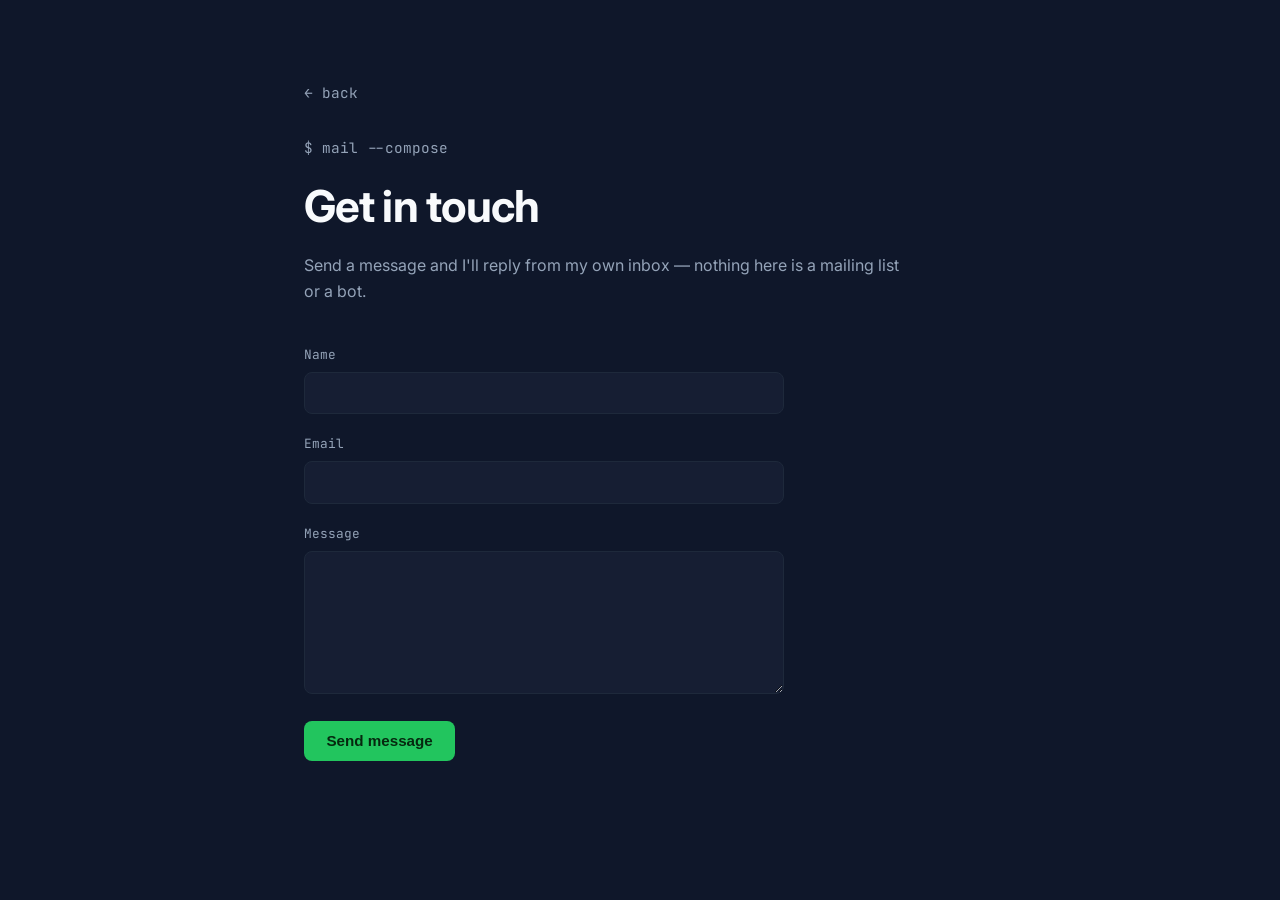
==== site/contact/index.html @ abf92abb "add site content, lambda, infra" ====
<!DOCTYPE html>
<html lang="en">
<head>
  <meta charset="UTF-8">
  <meta name="viewport" content="width=device-width, initial-scale=1">
  <title>Contact — Cristian Padilla Castillo</title>
  <meta name="description" content="Get in touch with Cristian Padilla Castillo.">
  <meta property="og:title" content="Contact — Cristian Padilla Castillo">
  <meta property="og:type" content="website">
  <meta name="theme-color" content="#0f172a">
  <link rel="icon" type="image/svg+xml" href="../favicon.svg">
  <link rel="preconnect" href="https://fonts.googleapis.com">
  <link rel="preconnect" href="https://fonts.gstatic.com" crossorigin>
  <link href="https://fonts.googleapis.com/css2?family=Inter:wght@400;500;600;700&family=JetBrains+Mono:wght@400;500;600&display=swap" rel="stylesheet">
  <link rel="stylesheet" href="../css/style.css">
</head>
<body>
  <main class="wrap">
    <a class="back-link" href="../">&larr; back</a>

    <p class="eyebrow">$ mail --compose</p>
    <h1>Get in touch</h1>
    <p class="bio">Send a message and I'll reply from my own inbox — nothing here is a mailing list or a bot.</p>

    <form id="contact-form" class="contact-form" novalidate>
      <div class="field">
        <label for="name">Name</label>
        <input type="text" id="name" name="name" autocomplete="name" required maxlength="100">
      </div>

      <div class="field">
        <label for="email">Email</label>
        <input type="email" id="email" name="email" autocomplete="email" required maxlength="200">
      </div>

      <div class="field">
        <label for="message">Message</label>
        <textarea id="message" name="message" rows="6" required maxlength="2000"></textarea>
      </div>

      <!-- Honeypot: hidden from sighted and keyboard/screen-reader users, bots that auto-fill every field will trip it -->
      <div class="field field-trap" aria-hidden="true">
        <label for="company">Company</label>
        <input type="text" id="company" name="company" tabindex="-1" autocomplete="off">
      </div>

      <button type="submit" id="submit-btn" class="submit-btn">Send message</button>
      <p id="form-status" class="form-status" role="status" aria-live="polite"></p>
    </form>
  </main>
  <script src="../js/contact.js"></script>
</body>
</html>
---- site/css/style.css ----
:root {
  --bg: #0f172a;
  --bg-raised: #161e33;
  --border: #1e293b;
  --text: #f8fafc;
  --text-muted: #94a3b8;
  --accent: #22c55e;
  --accent-dim: #16833f;
  --font-sans: "Inter", system-ui, -apple-system, sans-serif;
  --font-mono: "JetBrains Mono", ui-monospace, "SF Mono", Menlo, monospace;
  --container: 720px;
}

* {
  box-sizing: border-box;
}

html {
  color-scheme: dark;
}

body {
  margin: 0;
  background: var(--bg);
  color: var(--text);
  font-family: var(--font-sans);
  font-size: 16px;
  line-height: 1.6;
  -webkit-font-smoothing: antialiased;
}

a {
  color: inherit;
}

a:focus-visible,
button:focus-visible {
  outline: 2px solid var(--accent);
  outline-offset: 3px;
}

.wrap {
  max-width: var(--container);
  margin: 0 auto;
  padding: 5rem 1.5rem 4rem;
}

/* Hero */

.eyebrow {
  font-family: var(--font-mono);
  color: var(--text-muted);
  font-size: 0.9rem;
  margin: 0 0 0.75rem;
}

h1 {
  font-size: clamp(2rem, 5vw, 2.75rem);
  font-weight: 700;
  letter-spacing: -0.02em;
  margin: 0 0 0.75rem;
}

.tagline {
  font-family: var(--font-mono);
  color: var(--accent);
  font-size: clamp(0.95rem, 2vw, 1.05rem);
  margin: 0 0 1.5rem;
  max-width: 60ch;
}

.bio {
  color: var(--text-muted);
  max-width: 60ch;
  margin: 0 0 2.5rem;
}

/* Socials */

.socials {
  display: flex;
  gap: 0.5rem;
  margin: 0 0 3.5rem;
}

.socials a {
  display: inline-flex;
  align-items: center;
  justify-content: center;
  width: 44px;
  height: 44px;
  border-radius: 8px;
  color: var(--text-muted);
  text-decoration: none;
  cursor: pointer;
  transition: color 200ms ease, background-color 200ms ease;
}

.socials a:hover {
  color: var(--accent);
  background-color: var(--bg-raised);
}

.socials svg {
  width: 22px;
  height: 22px;
  fill: currentColor;
}

/* Projects */

h2 {
  font-size: 0.85rem;
  font-family: var(--font-mono);
  text-transform: uppercase;
  letter-spacing: 0.08em;
  color: var(--text-muted);
  margin: 0 0 1.25rem;
}

.projects {
  display: grid;
  gap: 1rem;
  margin: 0 0 3.5rem;
}

.project-card {
  display: block;
  padding: 1.5rem;
  border: 1px solid var(--border);
  border-radius: 12px;
  background: var(--bg-raised);
  text-decoration: none;
  color: var(--text);
  cursor: pointer;
  transition: border-color 200ms ease;
}

.project-card:hover {
  border-color: var(--accent-dim);
}

.project-card h3 {
  margin: 0 0 0.5rem;
  font-size: 1.05rem;
}

.project-card p {
  margin: 0 0 1rem;
  color: var(--text-muted);
  font-size: 0.95rem;
}

.tags {
  display: flex;
  flex-wrap: wrap;
  gap: 0.5rem;
  font-family: var(--font-mono);
  font-size: 0.8rem;
  color: var(--accent);
}

.tags span {
  padding: 0.2rem 0.5rem;
  border: 1px solid var(--accent-dim);
  border-radius: 6px;
}

/* Footer */

footer {
  font-family: var(--font-mono);
  font-size: 0.8rem;
  color: var(--text-muted);
  border-top: 1px solid var(--border);
  padding-top: 1.5rem;
}

footer a {
  color: var(--text-muted);
  text-decoration: underline;
  text-underline-offset: 3px;
}

footer a:hover {
  color: var(--accent);
}

/* Resume page */

.back-link {
  display: inline-block;
  font-family: var(--font-mono);
  font-size: 0.9rem;
  color: var(--text-muted);
  text-decoration: none;
  margin-bottom: 2rem;
  cursor: pointer;
  transition: color 200ms ease;
}

.back-link:hover {
  color: var(--accent);
}

.resume-header {
  display: flex;
  flex-wrap: wrap;
  align-items: baseline;
  justify-content: space-between;
  gap: 1rem;
  border-bottom: 1px solid var(--border);
  padding-bottom: 1.5rem;
  margin-bottom: 2.5rem;
}

.resume-contact {
  font-family: var(--font-mono);
  font-size: 0.9rem;
  color: var(--text-muted);
  display: flex;
  flex-wrap: wrap;
  gap: 0.4rem 1rem;
  margin-top: 0.5rem;
}

.resume-contact a {
  text-decoration: none;
  cursor: pointer;
}

.resume-contact a:hover {
  color: var(--accent);
}

.resume-section {
  margin-bottom: 2.5rem;
}

.entry {
  margin-bottom: 1.5rem;
}

.entry:last-child {
  margin-bottom: 0;
}

.entry-header {
  display: flex;
  flex-wrap: wrap;
  justify-content: space-between;
  gap: 0.5rem 1rem;
  margin-bottom: 0.25rem;
}

.entry-title {
  font-weight: 600;
  margin: 0;
}

.entry-meta {
  font-family: var(--font-mono);
  font-size: 0.8rem;
  color: var(--text-muted);
  white-space: nowrap;
}

.entry-sub {
  color: var(--text-muted);
  font-size: 0.9rem;
  font-style: italic;
  margin: 0 0 0.5rem;
}

.entry ul {
  margin: 0.5rem 0 0;
  padding-left: 1.25rem;
  color: var(--text-muted);
}

.entry li {
  margin-bottom: 0.35rem;
}

.entry li:last-child {
  margin-bottom: 0;
}

/* Contact form */

.contact-form {
  margin-top: 2.5rem;
  display: flex;
  flex-direction: column;
  gap: 1.25rem;
  max-width: 480px;
}

.field label {
  display: block;
  font-family: var(--font-mono);
  font-size: 0.8rem;
  color: var(--text-muted);
  margin-bottom: 0.4rem;
}

.field input,
.field textarea {
  width: 100%;
  padding: 0.65rem 0.8rem;
  background: var(--bg-raised);
  border: 1px solid var(--border);
  border-radius: 8px;
  color: var(--text);
  font-family: var(--font-sans);
  font-size: 1rem;
  resize: vertical;
}

.field input:focus,
.field textarea:focus {
  outline: 2px solid var(--accent);
  outline-offset: 1px;
}

/* Honeypot: off-screen and out of tab order, not display:none, since some bots skip
   fields hidden that way but still fill in anything positioned off-canvas. */
.field-trap {
  position: absolute;
  left: -9999px;
  top: -9999px;
}

.submit-btn {
  align-self: flex-start;
  padding: 0.7rem 1.4rem;
  border: none;
  border-radius: 8px;
  background: var(--accent);
  color: #06280f;
  font-weight: 600;
  font-size: 0.95rem;
  cursor: pointer;
  transition: background-color 200ms ease;
}

.submit-btn:hover:not(:disabled) {
  background-color: #4ade80;
}

.submit-btn:disabled {
  cursor: not-allowed;
  opacity: 0.7;
}

.form-status {
  font-size: 0.9rem;
  min-height: 1.2em;
  margin: 0;
}

.form-status-success {
  color: var(--accent);
}

.form-status-error {
  color: #f87171;
}

/* Responsive */

@media (max-width: 480px) {
  .wrap {
    padding: 3rem 1.25rem 3rem;
  }

  .resume-header {
    flex-direction: column;
  }

  .entry-header {
    flex-direction: column;
  }
}

@media (prefers-reduced-motion: reduce) {
  * {
    transition: none !important;
  }
}
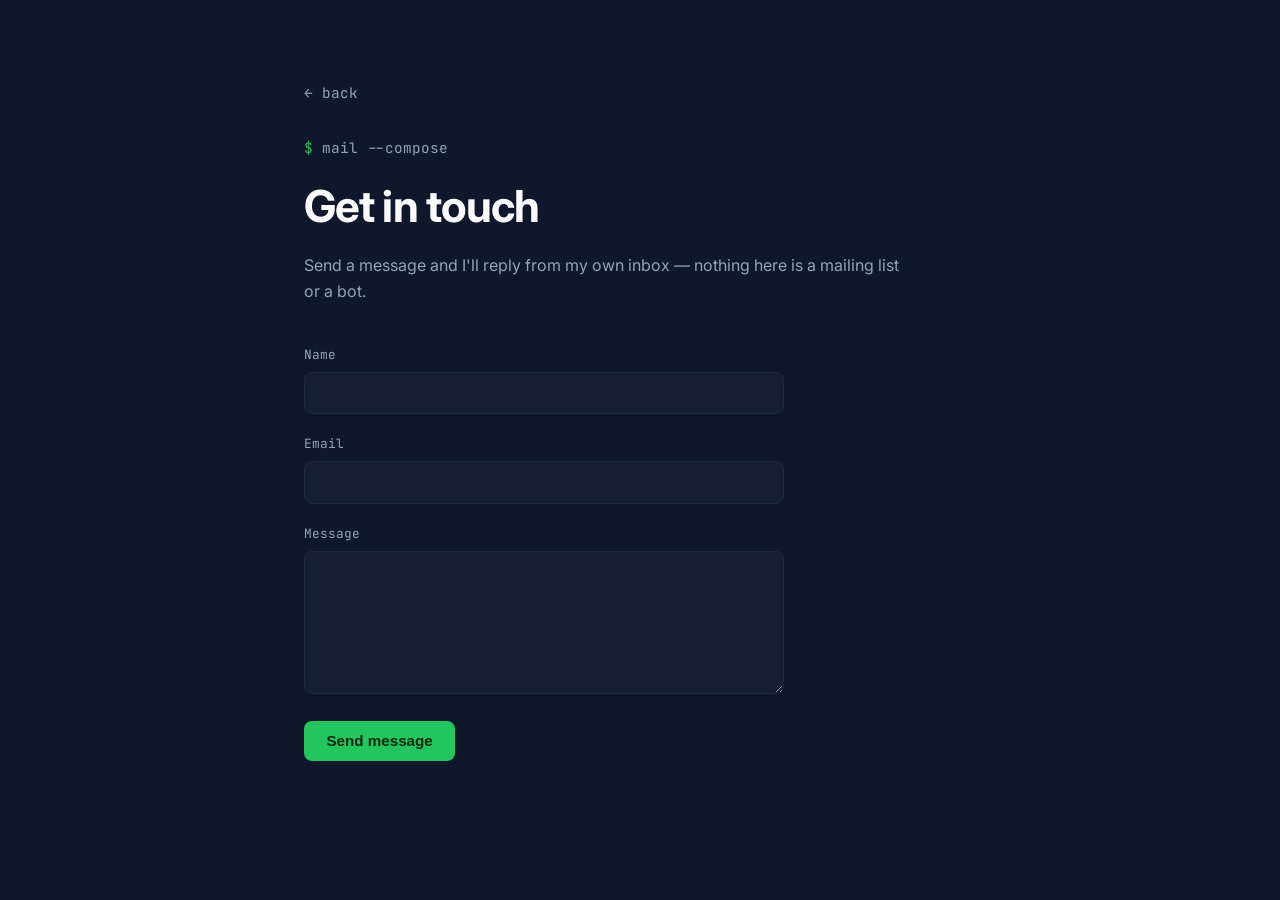
==== commit 8755ef5b: "update site" ====
--- a/site/contact/index.html
+++ b/site/contact/index.html
@@ -18,7 +18,7 @@
   <main class="wrap">
     <a class="back-link" href="../">&larr; back</a>
 
-    <p class="eyebrow">$ mail --compose</p>
+    <p class="eyebrow"><span class="prompt">$</span> mail --compose</p>
     <h1>Get in touch</h1>
     <p class="bio">Send a message and I'll reply from my own inbox — nothing here is a mailing list or a bot.</p>
 
--- a/site/css/style.css
+++ b/site/css/style.css
@@ -54,6 +54,10 @@
   margin: 0 0 0.75rem;
 }
 
+.prompt {
+  color: var(--accent);
+}
+
 h1 {
   font-size: clamp(2rem, 5vw, 2.75rem);
   font-weight: 700;
@@ -224,13 +228,23 @@
   margin-top: 0.5rem;
 }
 
-.resume-contact a {
+.contact-btn {
+  display: inline-flex;
+  align-items: center;
+  gap: 0.4rem;
+  padding: 0.55rem 1.1rem;
+  border-radius: 8px;
+  background: var(--accent);
+  color: #06280f;
+  font-weight: 600;
   text-decoration: none;
   cursor: pointer;
-}
-
-.resume-contact a:hover {
-  color: var(--accent);
+  transition: background-color 200ms ease, transform 200ms ease;
+}
+
+.contact-btn:hover {
+  background-color: #4ade80;
+  transform: translateY(-1px);
 }
 
 .resume-section {
